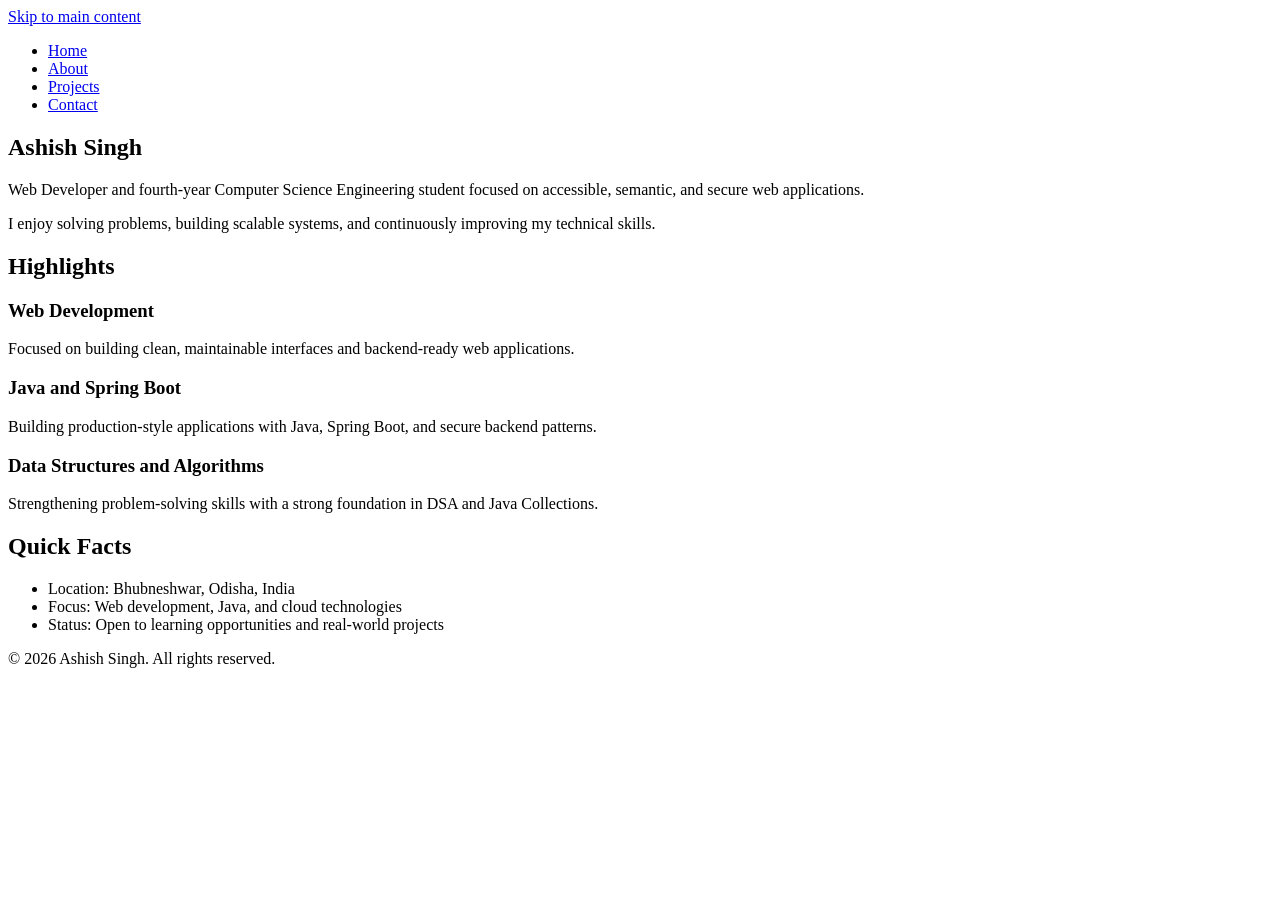
==== index.html @ 71d496d5 "Initial portfolio skeleton" ====
<!doctype html>
<html lang="en">
<head>
  <meta charset="utf-8">
  <meta name="viewport" content="width=device-width, initial-scale=1">
  <title>Ashish Singh | Web Developer</title>
  <meta name="description" content="Ashish Singh is a web developer and Computer Science Engineering student focused on accessible, semantic, and secure web applications.">
  <meta name="author" content="Ashish Singh">
  <meta name="robots" content="index,follow">
  <link rel="canonical" href="index.html">
  <meta property="og:type" content="website">
  <meta property="og:title" content="Ashish Singh | Web Developer">
  <meta property="og:description" content="Accessible personal portfolio with details, projects, and contact information for Ashish Singh.">
  <meta property="og:url" content="index.html">
  <meta name="twitter:card" content="summary">
  <script type="application/ld+json">
    {
      "@context": "https://schema.org",
      "@type": "Person",
      "name": "Ashish Singh",
      "jobTitle": "Web Developer",
      "url": "index.html"
    }
  </script>
</head>
<body>
  <a href="#main-content">Skip to main content</a>

  <header>
    <nav aria-label="Primary navigation" role="navigation">
      <ul>
        <li><a href="index.html" aria-current="page">Home</a></li>
        <li><a href="about.html">About</a></li>
        <li><a href="projects.html">Projects</a></li>
        <li><a href="contact.html">Contact</a></li>
      </ul>
    </nav>
  </header>

  <main id="main-content" role="main">
    <section aria-labelledby="hero-title">
      <h1 id="hero-title">Ashish Singh</h1>
      <p>Web Developer and fourth-year Computer Science Engineering student focused on accessible, semantic, and secure web applications.</p>
      <p>I enjoy solving problems, building scalable systems, and continuously improving my technical skills.</p>
    </section>

    <section aria-labelledby="highlights-title">
      <h2 id="highlights-title">Highlights</h2>
      <article aria-labelledby="highlight-1">
        <h3 id="highlight-1">Web Development</h3>
        <p>Focused on building clean, maintainable interfaces and backend-ready web applications.</p>
      </article>
      <article aria-labelledby="highlight-2">
        <h3 id="highlight-2">Java and Spring Boot</h3>
        <p>Building production-style applications with Java, Spring Boot, and secure backend patterns.</p>
      </article>
      <article aria-labelledby="highlight-3">
        <h3 id="highlight-3">Data Structures and Algorithms</h3>
        <p>Strengthening problem-solving skills with a strong foundation in DSA and Java Collections.</p>
      </article>
    </section>

    <aside aria-label="Quick facts">
      <h2>Quick Facts</h2>
      <ul>
        <li>Location: Bhubneshwar, Odisha, India</li>
        <li>Focus: Web development, Java, and cloud technologies</li>
        <li>Status: Open to learning opportunities and real-world projects</li>
      </ul>
    </aside>
  </main>

  <footer role="contentinfo">
    <p>&copy; 2026 Ashish Singh. All rights reserved.</p>
  </footer>
</body>
</html>
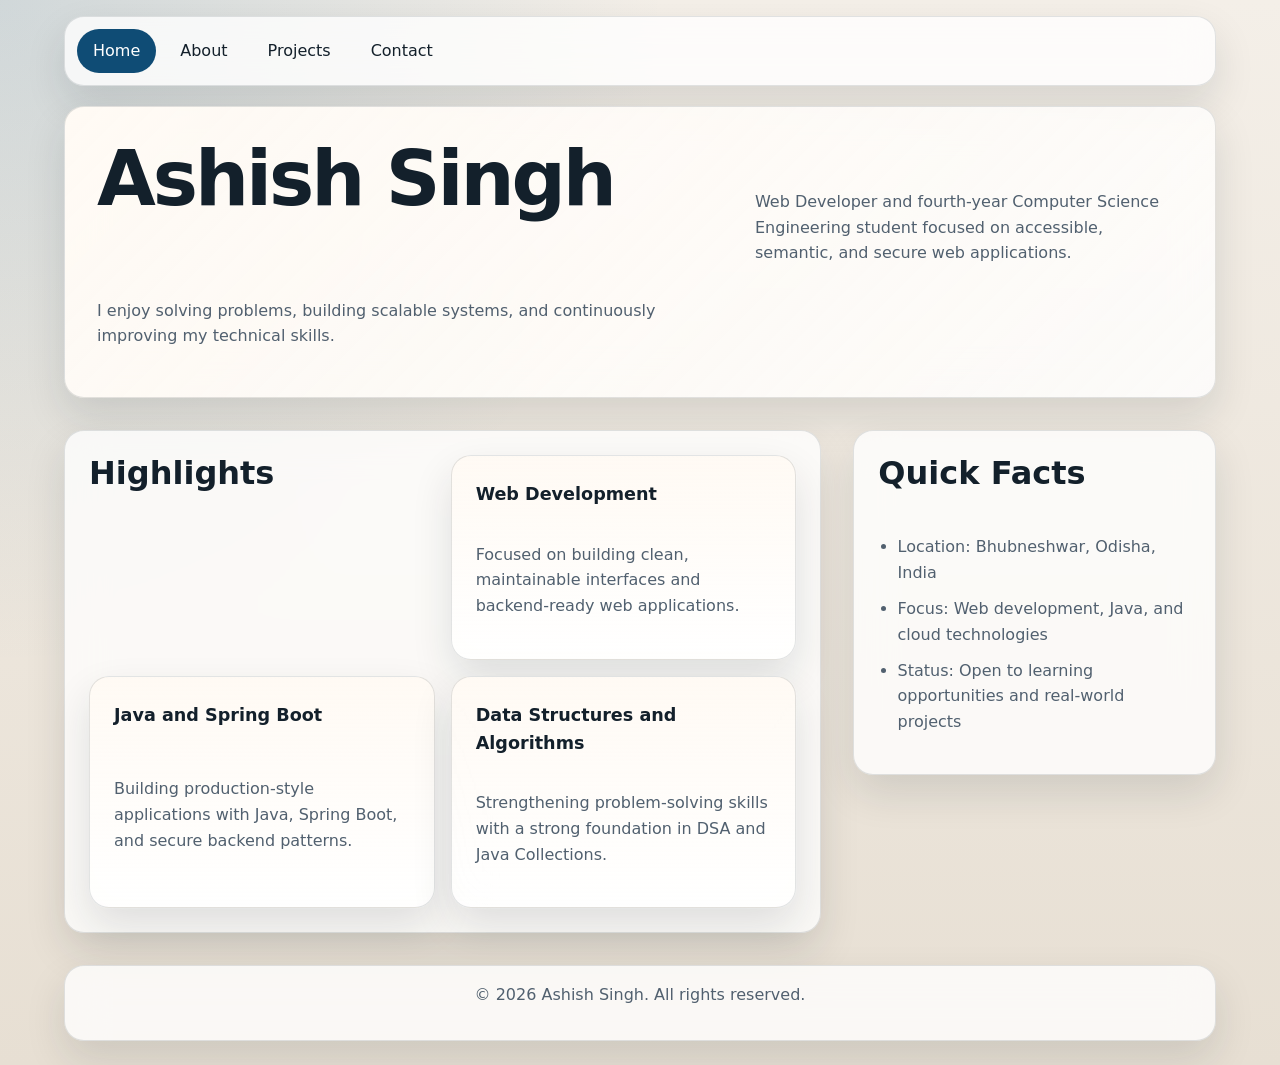
==== commit 9f55dd05: "Add responsive CSS redesign" ====
--- a/index.html
+++ b/index.html
@@ -8,6 +8,7 @@
   <meta name="author" content="Ashish Singh">
   <meta name="robots" content="index,follow">
   <link rel="canonical" href="index.html">
+  <link rel="stylesheet" href="styles.css">
   <meta property="og:type" content="website">
   <meta property="og:title" content="Ashish Singh | Web Developer">
   <meta property="og:description" content="Accessible personal portfolio with details, projects, and contact information for Ashish Singh.">
@@ -24,7 +25,7 @@
   </script>
 </head>
 <body>
-  <a href="#main-content">Skip to main content</a>
+  <a class="skip-link" href="#main-content">Skip to main content</a>
 
   <header>
     <nav aria-label="Primary navigation" role="navigation">
--- a/styles.css
+++ b/styles.css
@@ -0,0 +1,345 @@
+:root {
+  color-scheme: light dark;
+  --bg: #f4efe8;
+  --bg-accent: #e7dfd3;
+  --surface: rgba(255, 255, 255, 0.78);
+  --surface-strong: #fffaf4;
+  --text: #13202b;
+  --muted: #51606f;
+  --border: rgba(19, 32, 43, 0.12);
+  --primary: #165d8d;
+  --primary-strong: #0f4c75;
+  --focus: #d97706;
+  --shadow: 0 18px 40px rgba(19, 32, 43, 0.12);
+  --radius: 1.25rem;
+  --content-width: 72rem;
+}
+
+@media (prefers-color-scheme: dark) {
+  :root {
+    --bg: #09131d;
+    --bg-accent: #112536;
+    --surface: rgba(12, 23, 34, 0.82);
+    --surface-strong: #112536;
+    --text: #f3f7fb;
+    --muted: #b5c3d0;
+    --border: rgba(243, 247, 251, 0.12);
+    --primary: #7cc4ff;
+    --primary-strong: #bfe3ff;
+    --focus: #fbbf24;
+    --shadow: 0 20px 46px rgba(0, 0, 0, 0.35);
+  }
+}
+
+* {
+  box-sizing: border-box;
+}
+
+html {
+  scroll-behavior: smooth;
+}
+
+body {
+  margin: 0;
+  font-family: system-ui, -apple-system, BlinkMacSystemFont, "Segoe UI", sans-serif;
+  line-height: 1.6;
+  color: var(--text);
+  background:
+    radial-gradient(circle at top left, color-mix(in srgb, var(--primary) 16%, transparent), transparent 40%),
+    linear-gradient(180deg, var(--bg) 0%, var(--bg-accent) 100%);
+}
+
+a {
+  color: var(--primary-strong);
+  text-decoration-thickness: 0.1em;
+  text-underline-offset: 0.16em;
+}
+
+a:hover,
+a:focus-visible {
+  color: var(--primary);
+}
+
+:focus-visible {
+  outline: 3px solid var(--focus);
+  outline-offset: 3px;
+}
+
+.skip-link {
+  position: absolute;
+  left: 1rem;
+  top: 1rem;
+  padding: 0.75rem 1rem;
+  border-radius: 999px;
+  background: var(--surface-strong);
+  color: var(--text);
+  transform: translateY(-160%);
+  transition: transform 0.2s ease;
+  z-index: 1000;
+}
+
+.skip-link:focus {
+  transform: translateY(0);
+}
+
+header,
+main,
+footer {
+  width: min(100% - 2rem, var(--content-width));
+  margin-inline: auto;
+}
+
+header {
+  padding: 1rem 0 0;
+}
+
+nav {
+  background: var(--surface);
+  border: 1px solid var(--border);
+  border-radius: var(--radius);
+  box-shadow: var(--shadow);
+  backdrop-filter: blur(20px);
+}
+
+nav ul {
+  list-style: none;
+  margin: 0;
+  padding: 0.75rem;
+  display: flex;
+  flex-wrap: wrap;
+  gap: 0.5rem;
+  justify-content: center;
+}
+
+nav a {
+  display: inline-flex;
+  align-items: center;
+  justify-content: center;
+  min-height: 2.75rem;
+  padding: 0.5rem 1rem;
+  border-radius: 999px;
+  color: var(--text);
+  text-decoration: none;
+  background: transparent;
+  transition: background-color 0.2s ease, color 0.2s ease, transform 0.2s ease;
+}
+
+nav a[aria-current="page"] {
+  background: var(--primary-strong);
+  color: #fff;
+}
+
+nav a:hover,
+nav a:focus-visible {
+  transform: translateY(-1px);
+  background: color-mix(in srgb, var(--primary) 16%, transparent);
+}
+
+main {
+  display: grid;
+  gap: 1.5rem;
+  padding: 1.25rem 0 2rem;
+}
+
+section,
+article,
+aside,
+form,
+footer {
+  background: var(--surface);
+  border: 1px solid var(--border);
+  border-radius: var(--radius);
+  box-shadow: var(--shadow);
+  backdrop-filter: blur(20px);
+}
+
+section,
+article,
+aside {
+  padding: 1.25rem;
+}
+
+main > section:first-child {
+  display: grid;
+  gap: 1rem;
+  background: linear-gradient(135deg, var(--surface-strong), var(--surface));
+}
+
+h1,
+h2,
+h3,
+p,
+ul,
+fieldset {
+  margin-top: 0;
+}
+
+h1 {
+  font-size: clamp(2.25rem, 7vw, 4.75rem);
+  line-height: 1.05;
+  letter-spacing: -0.04em;
+}
+
+h2 {
+  font-size: clamp(1.4rem, 3vw, 2rem);
+  line-height: 1.15;
+}
+
+h3 {
+  font-size: 1.1rem;
+}
+
+p,
+li {
+  color: var(--muted);
+}
+
+main > section,
+article,
+aside {
+  display: grid;
+  gap: 1rem;
+}
+
+main > section[aria-labelledby="highlights-title"] {
+  grid-template-columns: 1fr;
+}
+
+article {
+  background: linear-gradient(180deg, var(--surface-strong), var(--surface));
+}
+
+aside ul {
+  padding-left: 1.2rem;
+  display: grid;
+  gap: 0.65rem;
+}
+
+fieldset {
+  border: 0;
+  padding: 0;
+  display: grid;
+  gap: 1rem;
+}
+
+form {
+  padding: 1.25rem;
+}
+
+label {
+  display: inline-block;
+  font-weight: 600;
+  color: var(--text);
+  margin-bottom: 0.4rem;
+}
+
+input,
+textarea,
+button {
+  font: inherit;
+}
+
+input,
+textarea {
+  width: 100%;
+  border: 1px solid var(--border);
+  border-radius: 0.9rem;
+  padding: 0.9rem 1rem;
+  background: var(--surface-strong);
+  color: var(--text);
+}
+
+textarea {
+  resize: vertical;
+  min-height: 10rem;
+}
+
+button {
+  display: inline-flex;
+  align-items: center;
+  justify-content: center;
+  min-height: 2.75rem;
+  padding: 0.75rem 1.2rem;
+  border: 0;
+  border-radius: 999px;
+  background: var(--primary-strong);
+  color: #fff;
+  font-weight: 700;
+  cursor: pointer;
+  transition: transform 0.2s ease, filter 0.2s ease;
+}
+
+button:hover,
+button:focus-visible {
+  transform: translateY(-1px);
+  filter: brightness(1.05);
+}
+
+footer {
+  margin-bottom: 1.5rem;
+  padding: 1rem 1.25rem;
+  text-align: center;
+}
+
+@media (min-width: 48rem) {
+  nav ul {
+    justify-content: flex-start;
+  }
+
+  main {
+    grid-template-columns: repeat(12, minmax(0, 1fr));
+    align-items: start;
+  }
+
+  main > section:first-child {
+    grid-column: 1 / -1;
+    grid-template-columns: minmax(0, 1.2fr) minmax(0, 0.8fr);
+    align-items: end;
+  }
+
+  main > section[aria-labelledby="highlights-title"] {
+    grid-column: span 8;
+    grid-template-columns: repeat(2, minmax(0, 1fr));
+  }
+
+  aside {
+    grid-column: span 4;
+    position: sticky;
+    top: 1.5rem;
+  }
+
+  .project-grid {
+    grid-column: 1 / -1;
+    grid-template-columns: repeat(2, minmax(0, 1fr));
+  }
+
+  .contact-layout {
+    grid-column: 1 / -1;
+    grid-template-columns: minmax(0, 1fr) minmax(18rem, 0.8fr);
+  }
+
+  .contact-layout > form {
+    grid-column: 1;
+  }
+
+  .contact-layout > aside {
+    grid-column: 2;
+  }
+}
+
+@media (min-width: 64rem) {
+  main {
+    gap: 2rem;
+  }
+
+  main > section:first-child {
+    padding: 2rem;
+  }
+
+  section,
+  article,
+  aside,
+  form {
+    padding: 1.5rem;
+  }
+}
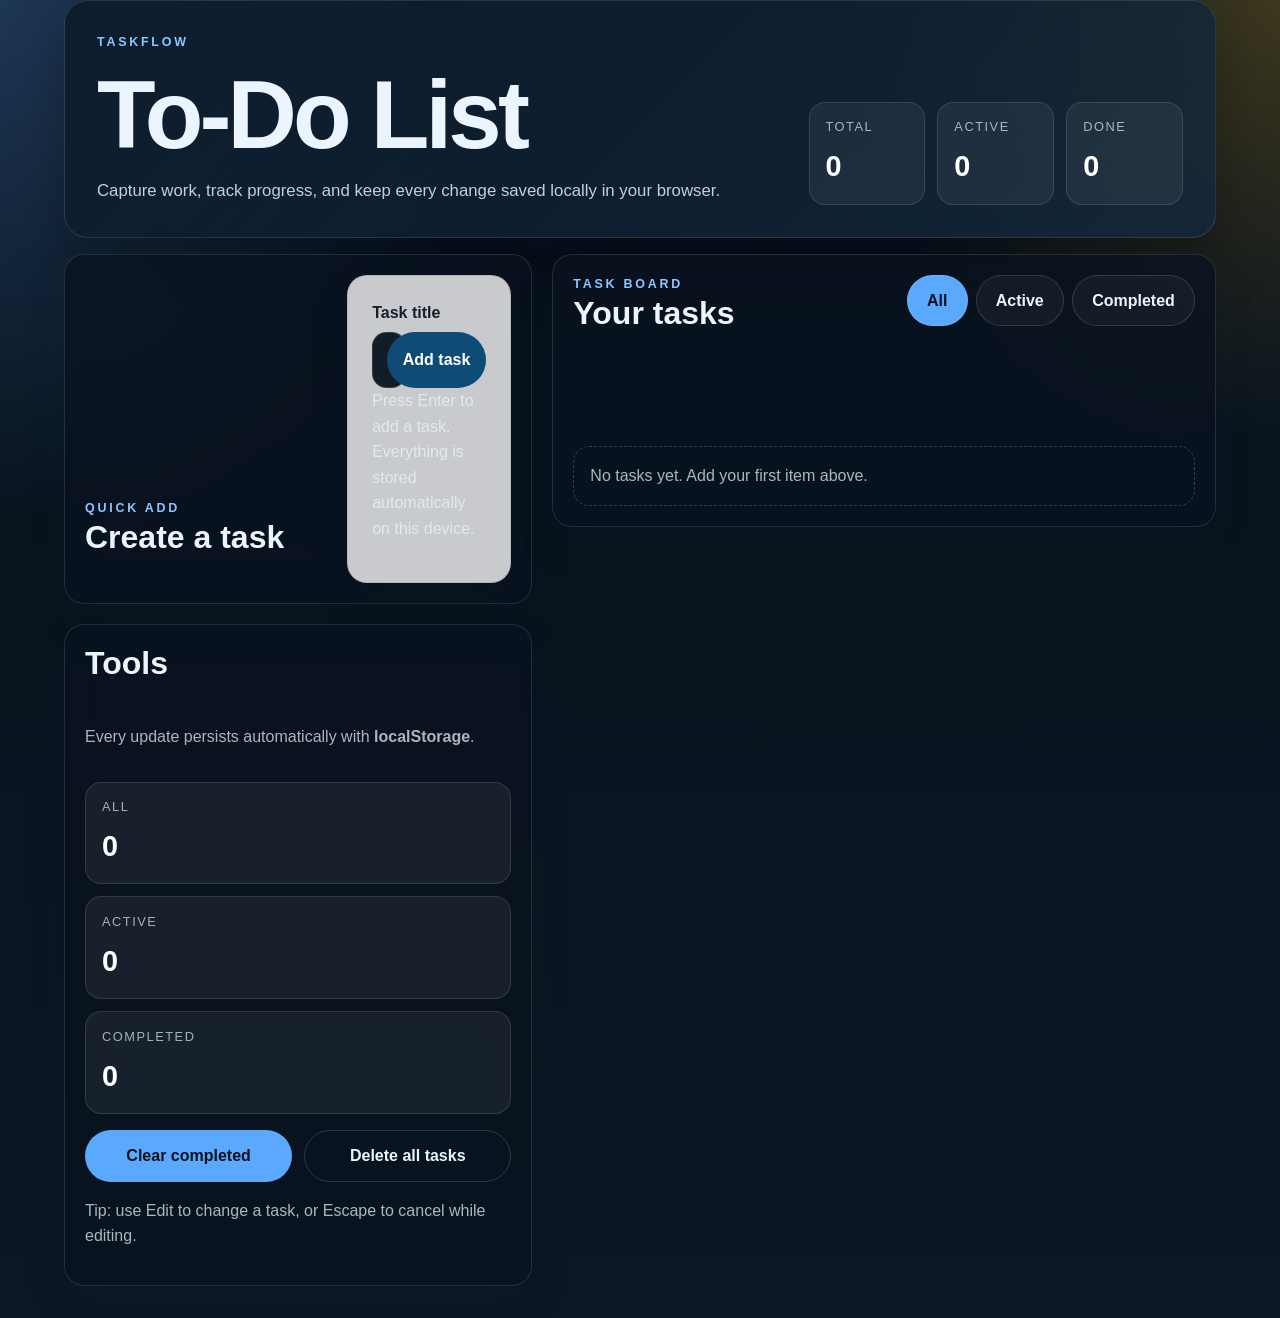
==== commit 294ca478: "Build todo app with local persistence" ====
--- a/index.html
+++ b/index.html
@@ -3,76 +3,118 @@
 <head>
   <meta charset="utf-8">
   <meta name="viewport" content="width=device-width, initial-scale=1">
-  <title>Ashish Singh | Web Developer</title>
-  <meta name="description" content="Ashish Singh is a web developer and Computer Science Engineering student focused on accessible, semantic, and secure web applications.">
+  <title>TaskFlow | To-Do List</title>
+  <meta name="description" content="TaskFlow is a fast, accessible to-do list application with localStorage persistence, CRUD editing, and task filtering.">
   <meta name="author" content="Ashish Singh">
   <meta name="robots" content="index,follow">
   <link rel="canonical" href="index.html">
   <link rel="stylesheet" href="styles.css">
   <meta property="og:type" content="website">
-  <meta property="og:title" content="Ashish Singh | Web Developer">
-  <meta property="og:description" content="Accessible personal portfolio with details, projects, and contact information for Ashish Singh.">
+  <meta property="og:title" content="TaskFlow | To-Do List">
+  <meta property="og:description" content="A responsive, client-side todo app with persistent state and accessible interactions.">
   <meta property="og:url" content="index.html">
   <meta name="twitter:card" content="summary">
   <script type="application/ld+json">
     {
       "@context": "https://schema.org",
-      "@type": "Person",
-      "name": "Ashish Singh",
-      "jobTitle": "Web Developer",
-      "url": "index.html"
+      "@type": "WebApplication",
+      "name": "TaskFlow",
+      "applicationCategory": "ProductivityApplication",
+      "operatingSystem": "Web",
+      "description": "A client-side todo list with filtering, editing, and local persistence."
     }
   </script>
 </head>
-<body>
+<body class="todo-app">
   <a class="skip-link" href="#main-content">Skip to main content</a>
 
-  <header>
-    <nav aria-label="Primary navigation" role="navigation">
-      <ul>
-        <li><a href="index.html" aria-current="page">Home</a></li>
-        <li><a href="about.html">About</a></li>
-        <li><a href="projects.html">Projects</a></li>
-        <li><a href="contact.html">Contact</a></li>
-      </ul>
-    </nav>
+  <header class="todo-hero">
+    <div class="hero-copy">
+      <p class="eyebrow">TaskFlow</p>
+      <h1>To-Do List</h1>
+      <p class="hero-lead">Capture work, track progress, and keep every change saved locally in your browser.</p>
+    </div>
+
+    <dl class="hero-stats" aria-label="Task summary">
+      <div>
+        <dt>Total</dt>
+        <dd data-stat="total">0</dd>
+      </div>
+      <div>
+        <dt>Active</dt>
+        <dd data-stat="active">0</dd>
+      </div>
+      <div>
+        <dt>Done</dt>
+        <dd data-stat="completed">0</dd>
+      </div>
+    </dl>
   </header>
 
-  <main id="main-content" role="main">
-    <section aria-labelledby="hero-title">
-      <h1 id="hero-title">Ashish Singh</h1>
-      <p>Web Developer and fourth-year Computer Science Engineering student focused on accessible, semantic, and secure web applications.</p>
-      <p>I enjoy solving problems, building scalable systems, and continuously improving my technical skills.</p>
+  <main id="main-content" class="todo-grid" role="main">
+    <section class="panel composer-panel" aria-labelledby="composer-title">
+      <div>
+        <p class="section-kicker">Quick add</p>
+        <h2 id="composer-title">Create a task</h2>
+      </div>
+
+      <form id="task-form" novalidate>
+        <label for="task-input">Task title</label>
+        <div class="composer-row">
+          <input id="task-input" name="title" type="text" maxlength="120" autocomplete="off" placeholder="e.g. Review JavaScript notes" required>
+          <button type="submit" id="task-submit">Add task</button>
+        </div>
+        <p class="helper">Press Enter to add a task. Everything is stored automatically on this device.</p>
+      </form>
     </section>
 
-    <section aria-labelledby="highlights-title">
-      <h2 id="highlights-title">Highlights</h2>
-      <article aria-labelledby="highlight-1">
-        <h3 id="highlight-1">Web Development</h3>
-        <p>Focused on building clean, maintainable interfaces and backend-ready web applications.</p>
-      </article>
-      <article aria-labelledby="highlight-2">
-        <h3 id="highlight-2">Java and Spring Boot</h3>
-        <p>Building production-style applications with Java, Spring Boot, and secure backend patterns.</p>
-      </article>
-      <article aria-labelledby="highlight-3">
-        <h3 id="highlight-3">Data Structures and Algorithms</h3>
-        <p>Strengthening problem-solving skills with a strong foundation in DSA and Java Collections.</p>
-      </article>
+    <section class="panel board-panel" aria-labelledby="board-title">
+      <div class="panel-header">
+        <div>
+          <p class="section-kicker">Task board</p>
+          <h2 id="board-title">Your tasks</h2>
+        </div>
+
+        <div class="filters" role="group" aria-label="Filter tasks">
+          <button type="button" data-filter="all" aria-pressed="true">All</button>
+          <button type="button" data-filter="active" aria-pressed="false">Active</button>
+          <button type="button" data-filter="completed" aria-pressed="false">Completed</button>
+        </div>
+      </div>
+
+      <p id="status-message" class="status-message" aria-live="polite"></p>
+      <ul id="task-list" class="task-list" aria-label="Task list"></ul>
+      <p id="empty-state" class="empty-state">No tasks yet. Add your first item above.</p>
     </section>
 
-    <aside aria-label="Quick facts">
-      <h2>Quick Facts</h2>
-      <ul>
-        <li>Location: Bhubneshwar, Odisha, India</li>
-        <li>Focus: Web development, Java, and cloud technologies</li>
-        <li>Status: Open to learning opportunities and real-world projects</li>
-      </ul>
+    <aside class="panel side-panel" aria-label="Task tools">
+      <h2>Tools</h2>
+      <p class="tool-copy">Every update persists automatically with <strong>localStorage</strong>.</p>
+
+      <dl class="tool-stats">
+        <div>
+          <dt>All</dt>
+          <dd data-stat="total-side">0</dd>
+        </div>
+        <div>
+          <dt>Active</dt>
+          <dd data-stat="active-side">0</dd>
+        </div>
+        <div>
+          <dt>Completed</dt>
+          <dd data-stat="completed-side">0</dd>
+        </div>
+      </dl>
+
+      <div class="tool-actions">
+        <button type="button" id="clear-completed" class="secondary">Clear completed</button>
+        <button type="button" id="clear-all" class="ghost">Delete all tasks</button>
+      </div>
+
+      <p class="helper">Tip: use Edit to change a task, or Escape to cancel while editing.</p>
     </aside>
   </main>
 
-  <footer role="contentinfo">
-    <p>&copy; 2026 Ashish Singh. All rights reserved.</p>
-  </footer>
+  <script src="app.js" defer></script>
 </body>
 </html>
--- a/styles.css
+++ b/styles.css
@@ -281,6 +281,306 @@
   text-align: center;
 }
 
+body.todo-app {
+  min-height: 100vh;
+  font-family: "Bahnschrift", "Aptos", "Segoe UI", sans-serif;
+  background:
+    radial-gradient(circle at top left, rgba(96, 165, 250, 0.26), transparent 28%),
+    radial-gradient(circle at top right, rgba(251, 191, 36, 0.22), transparent 24%),
+    linear-gradient(180deg, #07111c 0%, #0b1723 100%);
+  color: #ecf5ff;
+}
+
+body.todo-app .skip-link {
+  background: #ecf5ff;
+  color: #07111c;
+}
+
+body.todo-app header,
+body.todo-app main,
+body.todo-app footer {
+  width: min(100% - 1.25rem, 72rem);
+}
+
+body.todo-app header {
+  padding-top: 1.25rem;
+}
+
+body.todo-app .todo-hero {
+  display: grid;
+  gap: 1rem;
+  padding: 1.5rem;
+  border: 1px solid rgba(236, 245, 255, 0.12);
+  border-radius: 1.5rem;
+  background: linear-gradient(135deg, rgba(13, 27, 42, 0.92), rgba(18, 40, 62, 0.78));
+  box-shadow: 0 28px 60px rgba(0, 0, 0, 0.28);
+}
+
+body.todo-app .hero-copy {
+  display: grid;
+  gap: 0.75rem;
+}
+
+body.todo-app .eyebrow,
+body.todo-app .section-kicker {
+  margin: 0;
+  letter-spacing: 0.22em;
+  text-transform: uppercase;
+  font-size: 0.78rem;
+  font-weight: 700;
+  color: #8dc7ff;
+}
+
+body.todo-app h1 {
+  margin: 0;
+  font-size: clamp(2.75rem, 10vw, 6rem);
+}
+
+body.todo-app .hero-lead {
+  max-width: 46rem;
+  margin: 0;
+  color: rgba(236, 245, 255, 0.82);
+  font-size: 1.05rem;
+}
+
+body.todo-app .hero-stats,
+body.todo-app .tool-stats {
+  display: grid;
+  gap: 0.75rem;
+  margin: 0;
+}
+
+body.todo-app .hero-stats > div,
+body.todo-app .tool-stats > div {
+  padding: 0.9rem 1rem;
+  border: 1px solid rgba(236, 245, 255, 0.12);
+  border-radius: 1rem;
+  background: rgba(255, 255, 255, 0.06);
+}
+
+body.todo-app .hero-stats dt,
+body.todo-app .tool-stats dt {
+  font-size: 0.8rem;
+  text-transform: uppercase;
+  letter-spacing: 0.12em;
+  color: rgba(236, 245, 255, 0.68);
+}
+
+body.todo-app .hero-stats dd,
+body.todo-app .tool-stats dd {
+  margin: 0.35rem 0 0;
+  font-size: 1.8rem;
+  font-weight: 700;
+  color: #fff;
+}
+
+body.todo-app main.todo-grid {
+  display: grid;
+  gap: 1rem;
+  padding: 1rem 0 2rem;
+}
+
+body.todo-app .panel {
+  border: 1px solid rgba(236, 245, 255, 0.12);
+  background: rgba(10, 19, 31, 0.76);
+}
+
+body.todo-app .composer-panel,
+body.todo-app .board-panel,
+body.todo-app .side-panel {
+  padding: 1.25rem;
+}
+
+body.todo-app .panel-header {
+  display: flex;
+  flex-wrap: wrap;
+  align-items: start;
+  justify-content: space-between;
+  gap: 1rem;
+}
+
+body.todo-app .filters {
+  display: flex;
+  flex-wrap: wrap;
+  gap: 0.5rem;
+}
+
+body.todo-app .filters button,
+body.todo-app .secondary,
+body.todo-app .ghost {
+  border-radius: 999px;
+}
+
+body.todo-app .filters button {
+  border: 1px solid rgba(236, 245, 255, 0.14);
+  background: rgba(255, 255, 255, 0.04);
+  color: #ecf5ff;
+}
+
+body.todo-app .filters button[aria-pressed="true"] {
+  background: #5aa9ff;
+  color: #07111c;
+}
+
+body.todo-app .composer-row {
+  display: grid;
+  gap: 0.75rem;
+}
+
+body.todo-app .helper,
+body.todo-app .status-message,
+body.todo-app .tool-copy,
+body.todo-app .empty-state,
+body.todo-app .task-meta {
+  color: rgba(236, 245, 255, 0.72);
+}
+
+body.todo-app .status-message {
+  min-height: 1.5rem;
+}
+
+body.todo-app .task-list {
+  list-style: none;
+  margin: 0;
+  padding: 0;
+  display: grid;
+  gap: 0.75rem;
+}
+
+body.todo-app .task {
+  display: grid;
+  gap: 0.9rem;
+  padding: 1rem;
+  border: 1px solid rgba(236, 245, 255, 0.12);
+  border-radius: 1rem;
+  background: linear-gradient(180deg, rgba(255, 255, 255, 0.06), rgba(255, 255, 255, 0.03));
+}
+
+body.todo-app .task-main {
+  display: flex;
+  align-items: flex-start;
+  gap: 0.9rem;
+}
+
+body.todo-app .task-check {
+  display: flex;
+  align-items: flex-start;
+  gap: 0.8rem;
+  flex: 1;
+  margin: 0;
+}
+
+body.todo-app .task-check input {
+  width: 1.15rem;
+  height: 1.15rem;
+  margin-top: 0.2rem;
+  accent-color: #5aa9ff;
+}
+
+body.todo-app .task-title {
+  display: grid;
+  gap: 0.3rem;
+  color: #fff;
+  font-weight: 700;
+}
+
+body.todo-app .task.is-completed .task-title span {
+  color: rgba(236, 245, 255, 0.62);
+  text-decoration: line-through;
+  text-decoration-thickness: 0.12em;
+}
+
+body.todo-app .task-actions {
+  display: flex;
+  flex-wrap: wrap;
+  gap: 0.5rem;
+  justify-content: flex-end;
+}
+
+body.todo-app .task-actions button,
+body.todo-app .tool-actions button,
+body.todo-app #task-submit {
+  min-height: 2.75rem;
+  padding-inline: 1rem;
+}
+
+body.todo-app .task-edit {
+  display: grid;
+  gap: 0.75rem;
+}
+
+body.todo-app .task-edit-row {
+  display: grid;
+  gap: 0.75rem;
+}
+
+body.todo-app .secondary {
+  background: #5aa9ff;
+  color: #07111c;
+}
+
+body.todo-app .ghost {
+  background: transparent;
+  border: 1px solid rgba(236, 245, 255, 0.16);
+  color: #ecf5ff;
+}
+
+body.todo-app .tool-actions {
+  display: grid;
+  gap: 0.75rem;
+}
+
+body.todo-app .empty-state {
+  margin: 0;
+  padding: 1rem;
+  border: 1px dashed rgba(236, 245, 255, 0.18);
+  border-radius: 1rem;
+}
+
+body.todo-app input,
+body.todo-app textarea {
+  background: rgba(7, 17, 28, 0.9);
+  border-color: rgba(236, 245, 255, 0.14);
+  color: #ecf5ff;
+}
+
+body.todo-app .task-edit input,
+body.todo-app #task-input {
+  background: rgba(7, 17, 28, 0.94);
+}
+
+body.todo-app .task-actions button,
+body.todo-app .tool-actions button,
+body.todo-app #task-submit,
+body.todo-app .filters button,
+body.todo-app .secondary,
+body.todo-app .ghost {
+  transition: transform 0.2s ease, filter 0.2s ease, background-color 0.2s ease;
+}
+
+body.todo-app .task-actions button:hover,
+body.todo-app .task-actions button:focus-visible,
+body.todo-app .tool-actions button:hover,
+body.todo-app .tool-actions button:focus-visible,
+body.todo-app #task-submit:hover,
+body.todo-app #task-submit:focus-visible,
+body.todo-app .filters button:hover,
+body.todo-app .filters button:focus-visible,
+body.todo-app .secondary:hover,
+body.todo-app .secondary:focus-visible,
+body.todo-app .ghost:hover,
+body.todo-app .ghost:focus-visible {
+  transform: translateY(-1px);
+}
+
+body.todo-app footer {
+  margin-bottom: 1.25rem;
+  padding: 1rem;
+  text-align: center;
+  border-color: rgba(236, 245, 255, 0.12);
+  background: rgba(10, 19, 31, 0.76);
+}
+
 @media (min-width: 48rem) {
   nav ul {
     justify-content: flex-start;
@@ -342,4 +642,47 @@
   form {
     padding: 1.5rem;
   }
+
+  body.todo-app .todo-hero {
+    grid-template-columns: minmax(0, 1.3fr) minmax(18rem, 0.7fr);
+    align-items: end;
+    padding: 2rem;
+  }
+
+  body.todo-app .hero-stats {
+    grid-template-columns: repeat(3, minmax(0, 1fr));
+  }
+
+  body.todo-app main.todo-grid {
+    grid-template-columns: repeat(12, minmax(0, 1fr));
+    align-items: start;
+  }
+
+  body.todo-app .composer-panel {
+    grid-column: 1 / span 5;
+  }
+
+  body.todo-app .board-panel {
+    grid-column: 6 / -1;
+  }
+
+  body.todo-app .side-panel {
+    grid-column: 1 / span 5;
+  }
+
+  body.todo-app .composer-row {
+    grid-template-columns: minmax(0, 1fr) auto;
+  }
+
+  body.todo-app .task-edit-row {
+    grid-template-columns: minmax(0, 1fr) auto;
+  }
+
+  body.todo-app .tool-actions {
+    grid-template-columns: repeat(2, minmax(0, 1fr));
+  }
+
+  body.todo-app main.todo-grid {
+    gap: 1.25rem;
+  }
 }
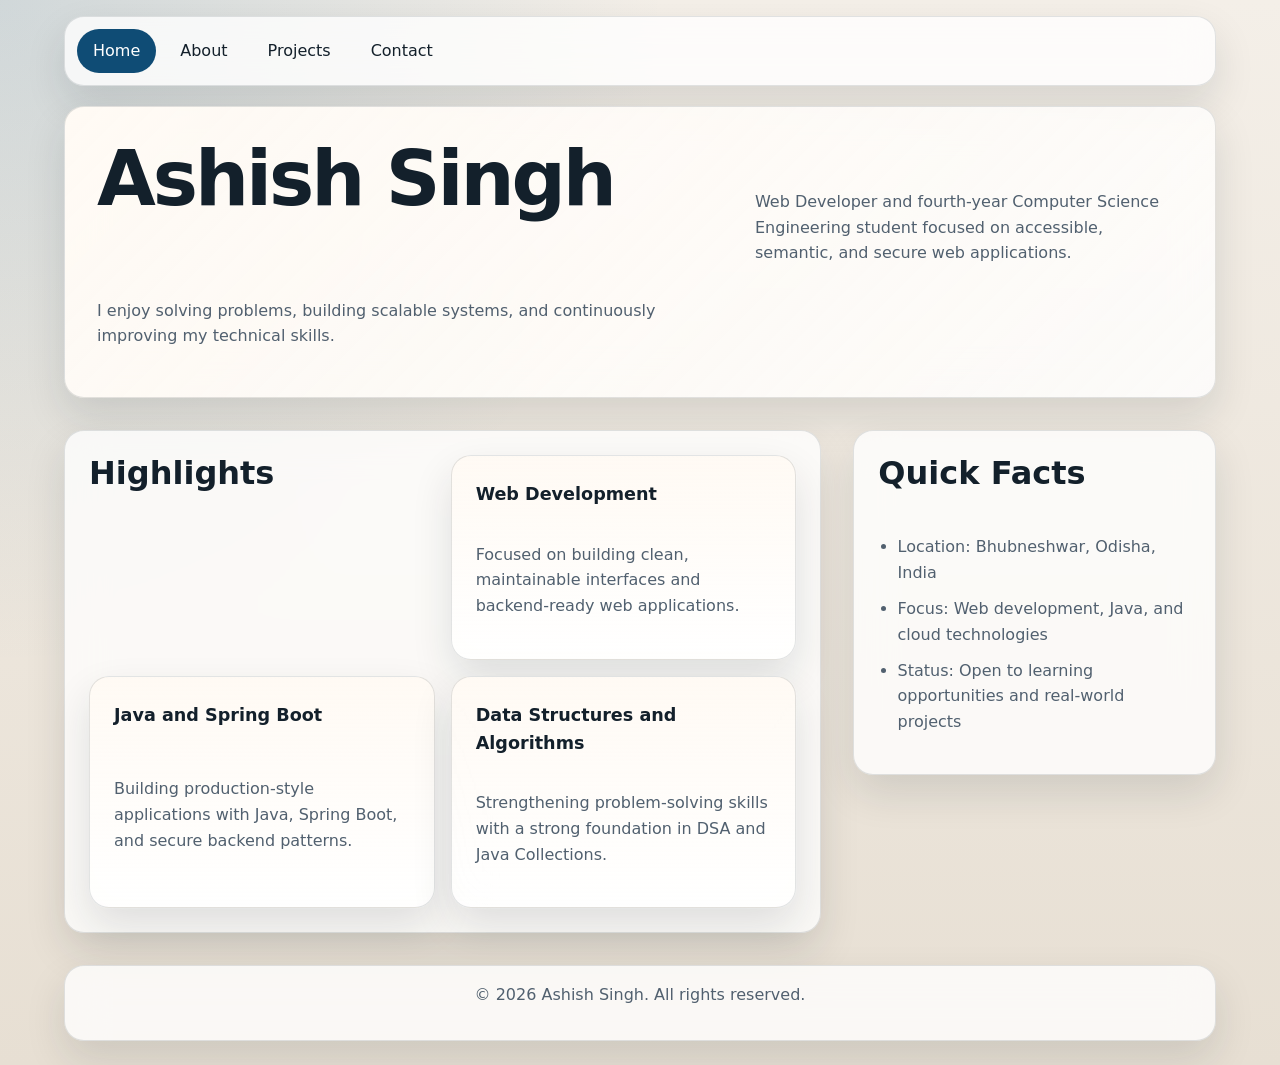
==== commit 8fe999df: "Restore portfolio and remove todo app" ====
--- a/index.html
+++ b/index.html
@@ -3,118 +3,76 @@
 <head>
   <meta charset="utf-8">
   <meta name="viewport" content="width=device-width, initial-scale=1">
-  <title>TaskFlow | To-Do List</title>
-  <meta name="description" content="TaskFlow is a fast, accessible to-do list application with localStorage persistence, CRUD editing, and task filtering.">
+  <title>Ashish Singh | Web Developer</title>
+  <meta name="description" content="Ashish Singh is a web developer and Computer Science Engineering student focused on accessible, semantic, and secure web applications.">
   <meta name="author" content="Ashish Singh">
   <meta name="robots" content="index,follow">
   <link rel="canonical" href="index.html">
   <link rel="stylesheet" href="styles.css">
   <meta property="og:type" content="website">
-  <meta property="og:title" content="TaskFlow | To-Do List">
-  <meta property="og:description" content="A responsive, client-side todo app with persistent state and accessible interactions.">
+  <meta property="og:title" content="Ashish Singh | Web Developer">
+  <meta property="og:description" content="Accessible personal portfolio with details, projects, and contact information for Ashish Singh.">
   <meta property="og:url" content="index.html">
   <meta name="twitter:card" content="summary">
   <script type="application/ld+json">
     {
       "@context": "https://schema.org",
-      "@type": "WebApplication",
-      "name": "TaskFlow",
-      "applicationCategory": "ProductivityApplication",
-      "operatingSystem": "Web",
-      "description": "A client-side todo list with filtering, editing, and local persistence."
+      "@type": "Person",
+      "name": "Ashish Singh",
+      "jobTitle": "Web Developer",
+      "url": "index.html"
     }
   </script>
 </head>
-<body class="todo-app">
+<body>
   <a class="skip-link" href="#main-content">Skip to main content</a>
 
-  <header class="todo-hero">
-    <div class="hero-copy">
-      <p class="eyebrow">TaskFlow</p>
-      <h1>To-Do List</h1>
-      <p class="hero-lead">Capture work, track progress, and keep every change saved locally in your browser.</p>
-    </div>
-
-    <dl class="hero-stats" aria-label="Task summary">
-      <div>
-        <dt>Total</dt>
-        <dd data-stat="total">0</dd>
-      </div>
-      <div>
-        <dt>Active</dt>
-        <dd data-stat="active">0</dd>
-      </div>
-      <div>
-        <dt>Done</dt>
-        <dd data-stat="completed">0</dd>
-      </div>
-    </dl>
+  <header>
+    <nav aria-label="Primary navigation" role="navigation">
+      <ul>
+        <li><a href="index.html" aria-current="page">Home</a></li>
+        <li><a href="about.html">About</a></li>
+        <li><a href="projects.html">Projects</a></li>
+        <li><a href="contact.html">Contact</a></li>
+      </ul>
+    </nav>
   </header>
 
-  <main id="main-content" class="todo-grid" role="main">
-    <section class="panel composer-panel" aria-labelledby="composer-title">
-      <div>
-        <p class="section-kicker">Quick add</p>
-        <h2 id="composer-title">Create a task</h2>
-      </div>
-
-      <form id="task-form" novalidate>
-        <label for="task-input">Task title</label>
-        <div class="composer-row">
-          <input id="task-input" name="title" type="text" maxlength="120" autocomplete="off" placeholder="e.g. Review JavaScript notes" required>
-          <button type="submit" id="task-submit">Add task</button>
-        </div>
-        <p class="helper">Press Enter to add a task. Everything is stored automatically on this device.</p>
-      </form>
+  <main id="main-content" role="main">
+    <section aria-labelledby="hero-title">
+      <h1 id="hero-title">Ashish Singh</h1>
+      <p>Web Developer and fourth-year Computer Science Engineering student focused on accessible, semantic, and secure web applications.</p>
+      <p>I enjoy solving problems, building scalable systems, and continuously improving my technical skills.</p>
     </section>
 
-    <section class="panel board-panel" aria-labelledby="board-title">
-      <div class="panel-header">
-        <div>
-          <p class="section-kicker">Task board</p>
-          <h2 id="board-title">Your tasks</h2>
-        </div>
-
-        <div class="filters" role="group" aria-label="Filter tasks">
-          <button type="button" data-filter="all" aria-pressed="true">All</button>
-          <button type="button" data-filter="active" aria-pressed="false">Active</button>
-          <button type="button" data-filter="completed" aria-pressed="false">Completed</button>
-        </div>
-      </div>
-
-      <p id="status-message" class="status-message" aria-live="polite"></p>
-      <ul id="task-list" class="task-list" aria-label="Task list"></ul>
-      <p id="empty-state" class="empty-state">No tasks yet. Add your first item above.</p>
+    <section aria-labelledby="highlights-title">
+      <h2 id="highlights-title">Highlights</h2>
+      <article aria-labelledby="highlight-1">
+        <h3 id="highlight-1">Web Development</h3>
+        <p>Focused on building clean, maintainable interfaces and backend-ready web applications.</p>
+      </article>
+      <article aria-labelledby="highlight-2">
+        <h3 id="highlight-2">Java and Spring Boot</h3>
+        <p>Building production-style applications with Java, Spring Boot, and secure backend patterns.</p>
+      </article>
+      <article aria-labelledby="highlight-3">
+        <h3 id="highlight-3">Data Structures and Algorithms</h3>
+        <p>Strengthening problem-solving skills with a strong foundation in DSA and Java Collections.</p>
+      </article>
     </section>
 
-    <aside class="panel side-panel" aria-label="Task tools">
-      <h2>Tools</h2>
-      <p class="tool-copy">Every update persists automatically with <strong>localStorage</strong>.</p>
-
-      <dl class="tool-stats">
-        <div>
-          <dt>All</dt>
-          <dd data-stat="total-side">0</dd>
-        </div>
-        <div>
-          <dt>Active</dt>
-          <dd data-stat="active-side">0</dd>
-        </div>
-        <div>
-          <dt>Completed</dt>
-          <dd data-stat="completed-side">0</dd>
-        </div>
-      </dl>
-
-      <div class="tool-actions">
-        <button type="button" id="clear-completed" class="secondary">Clear completed</button>
-        <button type="button" id="clear-all" class="ghost">Delete all tasks</button>
-      </div>
-
-      <p class="helper">Tip: use Edit to change a task, or Escape to cancel while editing.</p>
+    <aside aria-label="Quick facts">
+      <h2>Quick Facts</h2>
+      <ul>
+        <li>Location: Bhubneshwar, Odisha, India</li>
+        <li>Focus: Web development, Java, and cloud technologies</li>
+        <li>Status: Open to learning opportunities and real-world projects</li>
+      </ul>
     </aside>
   </main>
 
-  <script src="app.js" defer></script>
+  <footer role="contentinfo">
+    <p>&copy; 2026 Ashish Singh. All rights reserved.</p>
+  </footer>
 </body>
 </html>
--- a/styles.css
+++ b/styles.css
@@ -281,306 +281,6 @@
   text-align: center;
 }
 
-body.todo-app {
-  min-height: 100vh;
-  font-family: "Bahnschrift", "Aptos", "Segoe UI", sans-serif;
-  background:
-    radial-gradient(circle at top left, rgba(96, 165, 250, 0.26), transparent 28%),
-    radial-gradient(circle at top right, rgba(251, 191, 36, 0.22), transparent 24%),
-    linear-gradient(180deg, #07111c 0%, #0b1723 100%);
-  color: #ecf5ff;
-}
-
-body.todo-app .skip-link {
-  background: #ecf5ff;
-  color: #07111c;
-}
-
-body.todo-app header,
-body.todo-app main,
-body.todo-app footer {
-  width: min(100% - 1.25rem, 72rem);
-}
-
-body.todo-app header {
-  padding-top: 1.25rem;
-}
-
-body.todo-app .todo-hero {
-  display: grid;
-  gap: 1rem;
-  padding: 1.5rem;
-  border: 1px solid rgba(236, 245, 255, 0.12);
-  border-radius: 1.5rem;
-  background: linear-gradient(135deg, rgba(13, 27, 42, 0.92), rgba(18, 40, 62, 0.78));
-  box-shadow: 0 28px 60px rgba(0, 0, 0, 0.28);
-}
-
-body.todo-app .hero-copy {
-  display: grid;
-  gap: 0.75rem;
-}
-
-body.todo-app .eyebrow,
-body.todo-app .section-kicker {
-  margin: 0;
-  letter-spacing: 0.22em;
-  text-transform: uppercase;
-  font-size: 0.78rem;
-  font-weight: 700;
-  color: #8dc7ff;
-}
-
-body.todo-app h1 {
-  margin: 0;
-  font-size: clamp(2.75rem, 10vw, 6rem);
-}
-
-body.todo-app .hero-lead {
-  max-width: 46rem;
-  margin: 0;
-  color: rgba(236, 245, 255, 0.82);
-  font-size: 1.05rem;
-}
-
-body.todo-app .hero-stats,
-body.todo-app .tool-stats {
-  display: grid;
-  gap: 0.75rem;
-  margin: 0;
-}
-
-body.todo-app .hero-stats > div,
-body.todo-app .tool-stats > div {
-  padding: 0.9rem 1rem;
-  border: 1px solid rgba(236, 245, 255, 0.12);
-  border-radius: 1rem;
-  background: rgba(255, 255, 255, 0.06);
-}
-
-body.todo-app .hero-stats dt,
-body.todo-app .tool-stats dt {
-  font-size: 0.8rem;
-  text-transform: uppercase;
-  letter-spacing: 0.12em;
-  color: rgba(236, 245, 255, 0.68);
-}
-
-body.todo-app .hero-stats dd,
-body.todo-app .tool-stats dd {
-  margin: 0.35rem 0 0;
-  font-size: 1.8rem;
-  font-weight: 700;
-  color: #fff;
-}
-
-body.todo-app main.todo-grid {
-  display: grid;
-  gap: 1rem;
-  padding: 1rem 0 2rem;
-}
-
-body.todo-app .panel {
-  border: 1px solid rgba(236, 245, 255, 0.12);
-  background: rgba(10, 19, 31, 0.76);
-}
-
-body.todo-app .composer-panel,
-body.todo-app .board-panel,
-body.todo-app .side-panel {
-  padding: 1.25rem;
-}
-
-body.todo-app .panel-header {
-  display: flex;
-  flex-wrap: wrap;
-  align-items: start;
-  justify-content: space-between;
-  gap: 1rem;
-}
-
-body.todo-app .filters {
-  display: flex;
-  flex-wrap: wrap;
-  gap: 0.5rem;
-}
-
-body.todo-app .filters button,
-body.todo-app .secondary,
-body.todo-app .ghost {
-  border-radius: 999px;
-}
-
-body.todo-app .filters button {
-  border: 1px solid rgba(236, 245, 255, 0.14);
-  background: rgba(255, 255, 255, 0.04);
-  color: #ecf5ff;
-}
-
-body.todo-app .filters button[aria-pressed="true"] {
-  background: #5aa9ff;
-  color: #07111c;
-}
-
-body.todo-app .composer-row {
-  display: grid;
-  gap: 0.75rem;
-}
-
-body.todo-app .helper,
-body.todo-app .status-message,
-body.todo-app .tool-copy,
-body.todo-app .empty-state,
-body.todo-app .task-meta {
-  color: rgba(236, 245, 255, 0.72);
-}
-
-body.todo-app .status-message {
-  min-height: 1.5rem;
-}
-
-body.todo-app .task-list {
-  list-style: none;
-  margin: 0;
-  padding: 0;
-  display: grid;
-  gap: 0.75rem;
-}
-
-body.todo-app .task {
-  display: grid;
-  gap: 0.9rem;
-  padding: 1rem;
-  border: 1px solid rgba(236, 245, 255, 0.12);
-  border-radius: 1rem;
-  background: linear-gradient(180deg, rgba(255, 255, 255, 0.06), rgba(255, 255, 255, 0.03));
-}
-
-body.todo-app .task-main {
-  display: flex;
-  align-items: flex-start;
-  gap: 0.9rem;
-}
-
-body.todo-app .task-check {
-  display: flex;
-  align-items: flex-start;
-  gap: 0.8rem;
-  flex: 1;
-  margin: 0;
-}
-
-body.todo-app .task-check input {
-  width: 1.15rem;
-  height: 1.15rem;
-  margin-top: 0.2rem;
-  accent-color: #5aa9ff;
-}
-
-body.todo-app .task-title {
-  display: grid;
-  gap: 0.3rem;
-  color: #fff;
-  font-weight: 700;
-}
-
-body.todo-app .task.is-completed .task-title span {
-  color: rgba(236, 245, 255, 0.62);
-  text-decoration: line-through;
-  text-decoration-thickness: 0.12em;
-}
-
-body.todo-app .task-actions {
-  display: flex;
-  flex-wrap: wrap;
-  gap: 0.5rem;
-  justify-content: flex-end;
-}
-
-body.todo-app .task-actions button,
-body.todo-app .tool-actions button,
-body.todo-app #task-submit {
-  min-height: 2.75rem;
-  padding-inline: 1rem;
-}
-
-body.todo-app .task-edit {
-  display: grid;
-  gap: 0.75rem;
-}
-
-body.todo-app .task-edit-row {
-  display: grid;
-  gap: 0.75rem;
-}
-
-body.todo-app .secondary {
-  background: #5aa9ff;
-  color: #07111c;
-}
-
-body.todo-app .ghost {
-  background: transparent;
-  border: 1px solid rgba(236, 245, 255, 0.16);
-  color: #ecf5ff;
-}
-
-body.todo-app .tool-actions {
-  display: grid;
-  gap: 0.75rem;
-}
-
-body.todo-app .empty-state {
-  margin: 0;
-  padding: 1rem;
-  border: 1px dashed rgba(236, 245, 255, 0.18);
-  border-radius: 1rem;
-}
-
-body.todo-app input,
-body.todo-app textarea {
-  background: rgba(7, 17, 28, 0.9);
-  border-color: rgba(236, 245, 255, 0.14);
-  color: #ecf5ff;
-}
-
-body.todo-app .task-edit input,
-body.todo-app #task-input {
-  background: rgba(7, 17, 28, 0.94);
-}
-
-body.todo-app .task-actions button,
-body.todo-app .tool-actions button,
-body.todo-app #task-submit,
-body.todo-app .filters button,
-body.todo-app .secondary,
-body.todo-app .ghost {
-  transition: transform 0.2s ease, filter 0.2s ease, background-color 0.2s ease;
-}
-
-body.todo-app .task-actions button:hover,
-body.todo-app .task-actions button:focus-visible,
-body.todo-app .tool-actions button:hover,
-body.todo-app .tool-actions button:focus-visible,
-body.todo-app #task-submit:hover,
-body.todo-app #task-submit:focus-visible,
-body.todo-app .filters button:hover,
-body.todo-app .filters button:focus-visible,
-body.todo-app .secondary:hover,
-body.todo-app .secondary:focus-visible,
-body.todo-app .ghost:hover,
-body.todo-app .ghost:focus-visible {
-  transform: translateY(-1px);
-}
-
-body.todo-app footer {
-  margin-bottom: 1.25rem;
-  padding: 1rem;
-  text-align: center;
-  border-color: rgba(236, 245, 255, 0.12);
-  background: rgba(10, 19, 31, 0.76);
-}
-
 @media (min-width: 48rem) {
   nav ul {
     justify-content: flex-start;
@@ -642,47 +342,4 @@
   form {
     padding: 1.5rem;
   }
-
-  body.todo-app .todo-hero {
-    grid-template-columns: minmax(0, 1.3fr) minmax(18rem, 0.7fr);
-    align-items: end;
-    padding: 2rem;
-  }
-
-  body.todo-app .hero-stats {
-    grid-template-columns: repeat(3, minmax(0, 1fr));
-  }
-
-  body.todo-app main.todo-grid {
-    grid-template-columns: repeat(12, minmax(0, 1fr));
-    align-items: start;
-  }
-
-  body.todo-app .composer-panel {
-    grid-column: 1 / span 5;
-  }
-
-  body.todo-app .board-panel {
-    grid-column: 6 / -1;
-  }
-
-  body.todo-app .side-panel {
-    grid-column: 1 / span 5;
-  }
-
-  body.todo-app .composer-row {
-    grid-template-columns: minmax(0, 1fr) auto;
-  }
-
-  body.todo-app .task-edit-row {
-    grid-template-columns: minmax(0, 1fr) auto;
-  }
-
-  body.todo-app .tool-actions {
-    grid-template-columns: repeat(2, minmax(0, 1fr));
-  }
-
-  body.todo-app main.todo-grid {
-    gap: 1.25rem;
-  }
 }
